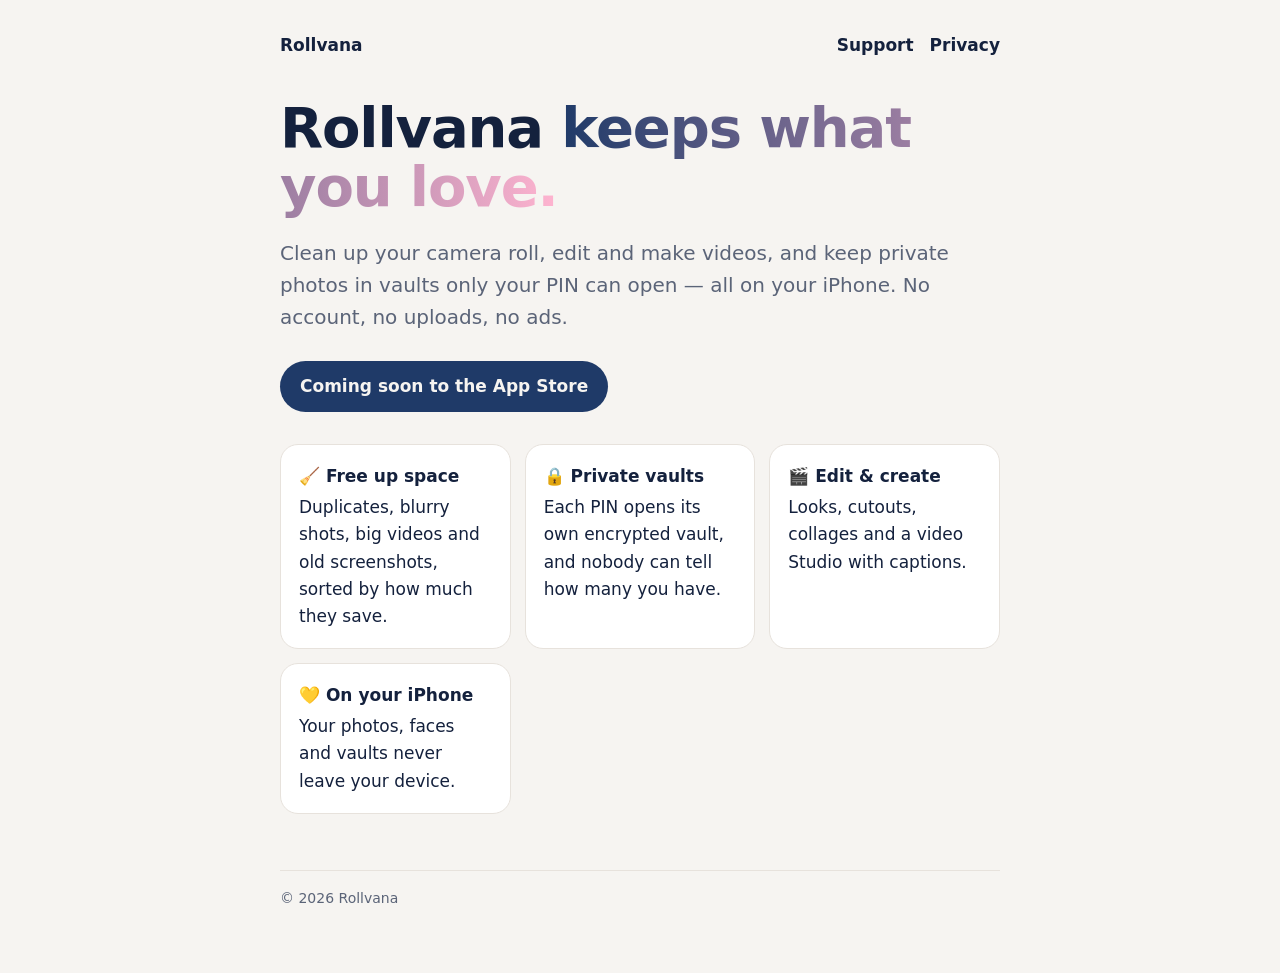
==== index.html @ 45efe5b0 "Rollvana home, privacy policy and support pages Co-Authored-By: Claude Opus 5.5 <noreply@anthropic.c" ====
<!doctype html>
<html lang="en"><head><meta charset="utf-8"><meta name="viewport" content="width=device-width,initial-scale=1">
<title>Rollvana</title><meta name="description" content="Clean up your camera roll, edit, and keep private photos in vaults only your PIN opens.">
<link rel="stylesheet" href="styles.css"></head>
<body><div class="wrap">
<header class="site"><a href="./">Rollvana</a><nav><a href="support/">Support</a><a href="privacy/">Privacy</a></nav></header>
<main>
<h1>Rollvana <span class="glow">keeps what you love.</span></h1>
<p class="lead">Clean up your camera roll, edit and make videos, and keep private photos in vaults only your PIN can open — all on your iPhone. No account, no uploads, no ads.</p>
<a class="btn" href="#" aria-disabled="true">Coming soon to the App Store</a>
<div class="cards">
<div class="card"><b>🧹 Free up space</b>Duplicates, blurry shots, big videos and old screenshots, sorted by how much they save.</div>
<div class="card"><b>🔒 Private vaults</b>Each PIN opens its own encrypted vault, and nobody can tell how many you have.</div>
<div class="card"><b>🎬 Edit &amp; create</b>Looks, cutouts, collages and a video Studio with captions.</div>
<div class="card"><b>💛 On your iPhone</b>Your photos, faces and vaults never leave your device.</div>
</div>
</main>
<footer>© 2026 Rollvana</footer>
</div></body></html>
---- styles.css ----
:root{--ink:#14213d;--muted:#5b6478;--bg:#f6f4f1;--card:#fff;--accent:#1f3a68;--glow:#ffb4d0;--line:#e7e2dc}
@media (prefers-color-scheme:dark){:root{--ink:#f3f1ee;--muted:#a7adbb;--bg:#101421;--card:#1a1f30;--accent:#9db7ff;--glow:#ff7fb0;--line:#2a3148}}
*{box-sizing:border-box}html{-webkit-text-size-adjust:100%}
body{margin:0;background:var(--bg);color:var(--ink);font:17px/1.6 -apple-system,BlinkMacSystemFont,"Segoe UI",Inter,system-ui,sans-serif}
a{color:var(--accent)}a:focus-visible{outline:3px solid var(--glow);outline-offset:2px;border-radius:4px}
.wrap{max-width:760px;margin:0 auto;padding:32px 20px 64px}
header.site{display:flex;justify-content:space-between;align-items:center;gap:12px;margin-bottom:40px}
header.site a{text-decoration:none;color:var(--ink);font-weight:700}
nav a{margin-left:16px;font-weight:500;color:var(--muted)}
h1{font-size:clamp(34px,7vw,56px);line-height:1.05;letter-spacing:-.02em;margin:0 0 16px}
h2{font-size:22px;margin:36px 0 8px}
.glow{background:linear-gradient(90deg,var(--accent),var(--glow));-webkit-background-clip:text;background-clip:text;color:transparent}
.lead{font-size:20px;color:var(--muted);max-width:34em}
.cards{display:grid;grid-template-columns:repeat(auto-fit,minmax(210px,1fr));gap:14px;margin:32px 0}
.card{background:var(--card);border:1px solid var(--line);border-radius:18px;padding:18px}
.card b{display:block;margin-bottom:4px}
.btn{display:inline-block;background:var(--accent);color:var(--bg);text-decoration:none;font-weight:700;padding:12px 20px;border-radius:999px;margin-top:8px}
footer{margin-top:56px;color:var(--muted);font-size:14px;border-top:1px solid var(--line);padding-top:16px}
.policy h2{font-size:19px}.policy p,.policy li{color:var(--ink)}
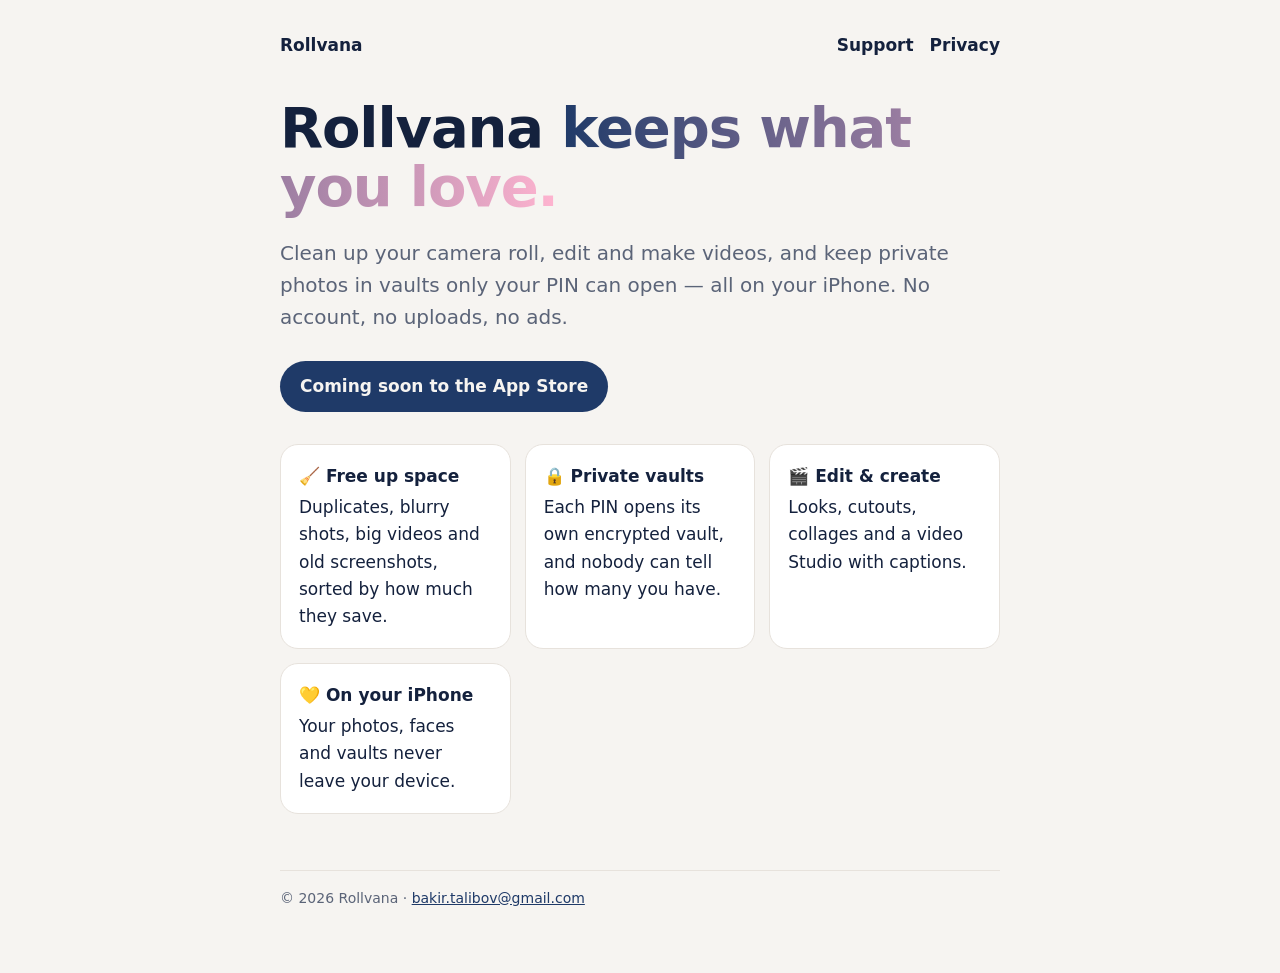
==== commit de2e3c2a: "Add support email Co-Authored-By: Claude Opus 5.5 <noreply@anthropic.com> Claude-Session: https://cl" ====
--- a/index.html
+++ b/index.html
@@ -15,5 +15,5 @@
 <div class="card"><b>💛 On your iPhone</b>Your photos, faces and vaults never leave your device.</div>
 </div>
 </main>
-<footer>© 2026 Rollvana</footer>
+<footer>© 2026 Rollvana · <a href="mailto:bakir.talibov@gmail.com">bakir.talibov@gmail.com</a></footer>
 </div></body></html>
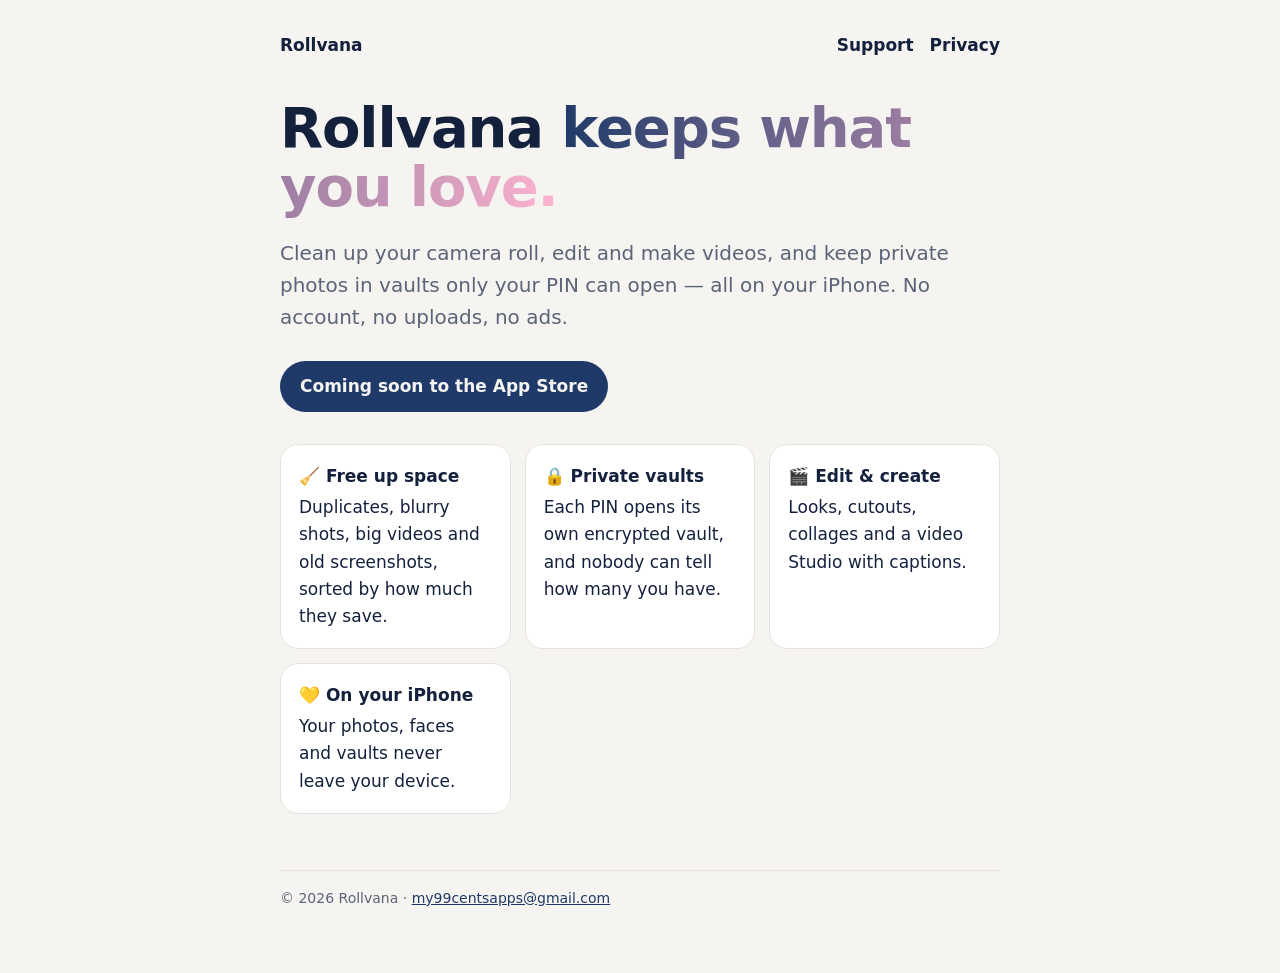
==== commit 5c1825a6: "Update support email to my99centsapps@gmail.com" ====
--- a/index.html
+++ b/index.html
@@ -15,5 +15,5 @@
 <div class="card"><b>💛 On your iPhone</b>Your photos, faces and vaults never leave your device.</div>
 </div>
 </main>
-<footer>© 2026 Rollvana · <a href="mailto:bakir.talibov@gmail.com">bakir.talibov@gmail.com</a></footer>
+<footer>© 2026 Rollvana · <a href="mailto:my99centsapps@gmail.com">my99centsapps@gmail.com</a></footer>
 </div></body></html>
